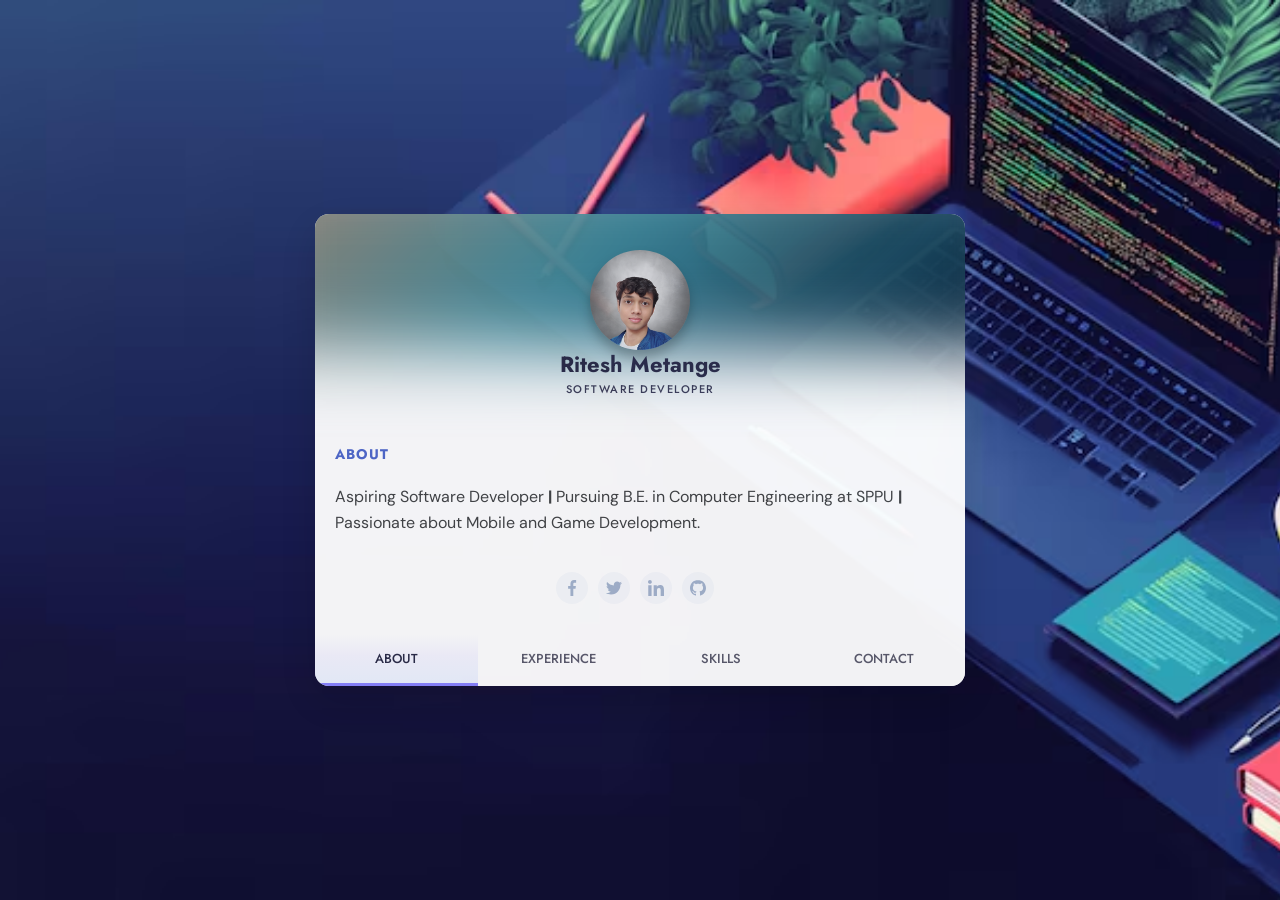
==== index.html @ ca69afc0 "mailto" ====
<!DOCTYPE html>
<html lang="en">

<head>
  <meta charset="UTF-8">
  <meta name="viewport" content="width=device-width, initial-scale=1.0">
  <title>Ritesh Metange | Portfolio</title>
  <link rel="stylesheet" href="./style.css">
</head>

<body>
  <div class="card" data-state="#about">
    <div class="card-header">
      <div class="card-cover" style="background: linear-gradient(135deg, #a48771 0%, #3d8899 45%, #021a32 100%);"></div>
      <img class="card-avatar" src="sd.png" alt="avatar" />
      <h1 class="card-fullname">Ritesh Metange</h1>
      <h2 class="card-jobtitle">Software Developer</h2>
    </div>

    <div class="card-main">
      <div class="card-section is-active" id="about">
        <div class="card-content">
          <div class="card-subtitle">ABOUT</div>
          <p class="card-desc">Aspiring Software Developer <b> | </b>Pursuing B.E. in Computer Engineering at SPPU <b> |
            </b> Passionate about Mobile and Game Development.</p>
        </div>
        <div class="card-social">
          <a href="https://www.facebook.com/ritesh.metange" target="_blank">
            <svg viewBox="0 0 24 24" xmlns="http://www.w3.org/2000/svg">
              <path d="M15.997 3.985h2.191V.169C17.81.117 16.51 0 14.996 0c-3.159 0-5.323 1.987-5.323 5.639V9H6.187v4.266h3.486V24h4.274V13.267h3.345l.531-4.266h-3.877V6.062c.001-1.233.333-2.077 2.051-2.077z" />
            </svg>
          </a>
          <a href="https://twitter.com/riteshmetange" target="_blank">
            <svg xmlns="http://www.w3.org/2000/svg" viewBox="0 0 512 512">
              <path d="M512 97.248c-19.04 8.352-39.328 13.888-60.48 16.576 21.76-12.992 38.368-33.408 46.176-58.016-20.288 12.096-42.688 20.64-66.56 25.408C411.872 60.704 384.416 48 354.464 48c-58.112 0-104.896 47.168-104.896 104.992 0 8.32.704 16.32 2.432 23.936-87.264-4.256-164.48-46.08-216.352-109.792-9.056 15.712-14.368 33.696-14.368 53.056 0 36.352 18.72 68.576 46.624 87.232-16.864-.32-33.408-5.216-47.424-12.928v1.152c0 51.008 36.384 93.376 84.096 103.136-8.544 2.336-17.856 3.456-27.52 3.456-6.72 0-13.504-.384-19.872-1.792 13.6 41.568 52.192 72.128 98.08 73.12-35.712 27.936-81.056 44.768-130.144 44.768-8.608 0-16.864-.384-25.12-1.44C46.496 446.88 101.6 464 161.024 464c193.152 0 298.752-160 298.752-298.688 0-4.64-.16-9.12-.384-13.568 20.832-14.784 38.336-33.248 52.608-54.496z" />
            </svg>
          </a>
          <a href="https://www.linkedin.com/in/ritesh-metange2611" target="_blank">
            <svg viewBox="0 0 24 24" xmlns="http://www.w3.org/2000/svg">
              <path d="M23.994 24v-.001H24v-8.802c0-4.306-.927-7.623-5.961-7.623-2.42 0-4.044 1.328-4.707 2.587h-.07V7.976H8.489v16.023h4.97v-7.934c0-2.089.396-4.109 2.983-4.109 2.549 0 2.587 2.384 2.587 4.243V24zM.396 7.977h4.976V24H.396zM2.882 0C1.291 0 0 1.291 0 2.882s1.291 2.909 2.882 2.909 2.882-1.318 2.882-2.909A2.884 2.884 0 002.882 0z" />
            </svg>
          </a>
          <a href="https://github.com/RiteshMetange" target="_blank">
            <svg viewBox="0 0 24 24" xmlns="http://www.w3.org/2000/svg">
              <path d="M12 0c-6.626 0-12 5.373-12 12 0 5.302 3.438 9.8 8.207 11.387.599.111.793-.261.793-.577v-2.234c-3.338.726-4.041-1.416-4.041-1.416-.546-1.387-1.333-1.756-1.333-1.756-1.089-.745.083-.729.083-.729 1.205.084 1.839 1.237 1.839 1.237 1.07 1.834 2.807 1.304 3.492.997.107-.775.418-1.305.762-1.604-2.665-.305-5.467-1.334-5.467-5.931 0-1.311.469-2.381 1.236-3.221-.124-.303-.535-1.524.117-3.176 0 0 1.008-.322 3.301 1.23.957-.266 1.983-.399 3.003-.404 1.02.005 2.047.138 3.006.404 2.291-1.552 3.297-1.23 3.297-1.23.653 1.653.242 2.874.118 3.176.77.84 1.235 1.911 1.235 3.221 0 4.609-2.807 5.624-5.479 5.921.43.372.823 1.102.823 2.222v3.293c0 .319.192.694.801.576 4.765-1.589 8.199-6.086 8.199-11.386 0-6.627-5.373-12-12-12z" />
            </svg>
          </a>
        </div>
      </div>

      <div class="card-section" id="experience">
        <div class="card-content">
          <div class="card-subtitle">WORK EXPERIENCE</div>
          <div class="card-timeline">
            <div class="card-item" data-year="2021 - 2024">
              <div class="card-item-title">Diploma, Computer Science & Engineering</div>
              <div class="card-item-desc">MIT WPU School Of Polytechnic And Skill Development Pune</div>
            </div>
            <div class="card-item" data-year="2024 - 2027">
              <div class="card-item-title">Bachelor of Engineering (B.E), Computer Science & Engineering</div>
              <div class="card-item-desc">Dr D Y Patil Technical Campus</div>
            </div>
            <div class="card-item" data-year="Jun 23 - Jul 23">
              <div class="card-item-title">Asp.net Development at <span>Thermax B&W Energy Solutions</span></div>
              <div class="card-item-desc">I completed an internship at Thermax B&W Energy Solutions as an ASP .NET
                Developer, where I developed an Employee Management System with database integration.</div>
            </div>
            <div class="card-item" data-year="Nov 24 - Jan 25">
              <div class="card-item-title">Flutter Development at <span>Corizo EdTech, Virtual</span></div>
              <div class="card-item-desc">Developed a Student Attendance Management System to store and manage student
                data using SQLite.</div>
            </div>
            <div class="card-item" data-year="Currently Working">
              <div class="card-item-title">Java Development at <span>Anudip Foundation</span></div>
              <div class="card-item-desc">Gaining experience in developing scalable and maintainable Java applications.
              </div>
            </div>
          </div>
        </div>
      </div>

      <div class="card-section" id="skill">
        <div class="card-content">
          <div class="card-subtitle">SKILLS</div>
          
          <div class="item-title">Programming Languages</div>
          <div class="skills-wrapper">
            <div class="skill-box">
              <div class="circular-progress" style="--percentage: 85%;">
                <span class="progress-value">85%</span>
              </div>
              <span class="skill-text">Java</span>
            </div>
            <div class="skill-box">
              <div class="circular-progress" style="--percentage: 75%;">
                <span class="progress-value">75%</span>
              </div>
              <span class="skill-text">Flutter</span>
            </div>
            <div class="skill-box">
              <div class="circular-progress" style="--percentage: 40%;">
                <span class="progress-value">40%</span>
              </div>
              <span class="skill-text">C#</span>
            </div>
            <div class="skill-box">
              <div class="circular-progress" style="--percentage: 60%;">
                <span class="progress-value">60%</span>
              </div>
              <span class="skill-text">Python</span>
            </div>
            <div class="skill-box">
              <div class="circular-progress" style="--percentage: 90%;">
                <span class="progress-value">90%</span>
              </div>
              <span class="skill-text">Html</span>
            </div>
            <div class="skill-box">
              <div class="circular-progress" style="--percentage: 80%;">
                <span class="progress-value">80%</span>
              </div>
              <span class="skill-text">CSS</span>
            </div>
          </div>

          <div class="item-title">Certificates</div>
          <div class="certificates-wrapper">
            <a href="" class="certificate-box" target="_blank">
              <div class="cert-icon">
                <svg viewBox="0 0 100 100" width="40" height="40">
                  <polygon points="40,10 45,5 50,10 45,15" fill="#E76F51" />
                  <polygon points="20,40 80,40 70,80 30,80" fill="#5382a1" />
                  <polygon points="80,50 90,55 90,65 80,70 80,60" fill="#5382a1" />
                  <polygon points="15,85 85,85 80,95 20,95" fill="#333" />
                </svg>
              </div>
              <div class="cert-info">
                <span class="cert-title">Java Development</span>
                <span class="cert-issuer">Anudip Foundation</span>
              </div>
            </a>
            <a href="" class="certificate-box" target="_blank">
              <div class="cert-icon">
                <svg viewBox="0 0 100 100" width="40" height="40">
                  <polygon points="50,5 75,30 50,55 25,30" fill="#40D1FB" />
                  <polygon points="50,55 75,80 50,105 15,70" fill="#02539A" />
                </svg>
              </div>
              <div class="cert-info">
                <span class="cert-title">Flutter Development</span>
                <span class="cert-issuer">Corizo Edtech</span>
              </div>
            </a>
            <a href="" class="certificate-box" target="_blank">
              <div class="cert-icon">
                <svg viewBox="0 0 100 100" width="40" height="40">
                  <polygon points="50,5 90,25 90,75 50,95 10,75 10,25" fill="#68217A" />
                  <polygon points="45,35 55,35 55,65 45,65" fill="white" />
                  <polygon points="65,35 75,35 75,65 65,65" fill="white" />
                  <polygon points="40,40 80,40 80,45 40,45" fill="white" />
                  <polygon points="40,55 80,55 80,60 40,60" fill="white" />
                </svg>
              </div>
              <div class="cert-info">
                <span class="cert-title">ASP .NET Development</span>
                <span class="cert-issuer">Thermax B&W Energy Solutions</span>
              </div>
            </a>
          </div>

          <div class="item-title">Projects</div>
          <div class="project-wrapper"> 
            
            <div class="project-box">
              <div class="project-header">
                <h3 class="project-title">Hospital Management System</h3>
                <div class="project-links">
                  <a href="https://github.com/RiteshMetange/Hospital-Mangement-System.git" target="_blank" title="View Source">
                    <button class="gitlinks">Visit</button>
                  </a>
                </div>
              </div>
            </div> <div class="project-box">
              <div class="project-header">
                <h3 class="project-title">Flutter Application</h3>
                <div class="project-links">
                  <a href="https://github.com/RiteshMetange/Calcit.git" target="_blank" title="View Source">
                    <button class="gitlinks">Visit</button>
                  </a>
                </div>
              </div>
            </div> <div class="project-box">
              <div class="project-header">
                <h3 class="project-title">ASP.NET Employee Management System</h3>
                <div class="project-links">
                  <a href="https://github.com/RiteshMetange/ASP.NET-Project-Employee-Management.git" target="_blank" title="View Source">
                    <button class="gitlinks">Visit</button>
                  </a>
                </div>
              </div>
            </div> </div> 
            <div class="item-title">Other Activities</div>
          <div class="project-wrapper"> 
            
            <div class="project-box">
              <div class="project-header">
                <h3 class="project-title">Winner - MSBTE State Level Paper Presentation Competition </h3>
                <div class="project-links">
                  <a href="https://drive.google.com/file/d/1ZSLwk_QMXNgMLUW9fV-Exj-ZY6VxSMlz/view?usp=sharing" target="_blank" title="View Certificate">
                    <button class="gitlinks">Certificate</button>
                  </a>
                </div>
              </div>
              <p class="card-desc" style="margin-top: 5px; font-size: 13px;">Developed an AI-based agriculture solution in 24 hours.</p>
            </div>

            <div class="project-box">
              <div class="project-header">
                <h3 class="project-title">Public Speaking</h3>
                <div class="project-links">
                  
                </div>
              </div>
              <p class="card-desc" style="margin-top: 5px; font-size: 13px;">Conducted a hands-on workshop for 50+ college students.</p>
            </div>

            <div class="project-box">
              <div class="project-header">
                <h3 class="project-title">Hackathons</h3>
                <div class="project-links">
                  <a href="https://drive.google.com/file/d/1S5jSvA_-tDwNrwyvHwJGTUoQEs9w_D0U/view?usp=sharing" target="_blank" title="View Certificate">
                    <button class="gitlinks">Certificate</button>
                  </a>
                  
                </div>
              </div>
              <p class="card-desc" style="margin-top: 5px; font-size: 13px;">Organized weekly competitive programming contests.</p>
            </div>

          </div>



        </div> </div> <div class="card-section" id="contact">
        <div class="card-content">
          <div class="card-subtitle">CONTACT</div>
          <div class="card-contact-wrapper">
            <div class="card-contact">
              <svg xmlns="http://www.w3.org/2000/svg" viewBox="0 0 24 24" fill="none" stroke="currentColor"
                stroke-width="2" stroke-linecap="round" stroke-linejoin="round">
                <path d="M21 10c0 7-9 13-9 13s-9-6-9-13a9 9 0 0118 0z" />
                <circle cx="12" cy="10" r="3" />
              </svg>
              Pune, India
            </div>
            <div class="card-contact">
              <svg xmlns="http://www.w3.org/2000/svg" viewbox="0 0 24 24" fill="none" stroke="currentColor"
                stroke-width="2" stroke-linecap="round" stroke-linejoin="round">
                <path
                  d="M22 16.92v3a2 2 0 01-2.18 2 19.79 19.79 0 01-8.63-3.07 19.5 19.5 0 01-6-6 19.79 19.79 0 01-3.07-8.67A2 2 0 014.11 2h3a2 2 0 012 1.72 12.84 12.84 0 00.7 2.81 2 2 0 01-.45 2.11L8.09 9.91a16 16 0 006 6l1.27-1.27a2 2 0 012.11-.45 12.84 12.84 0 002.81.7A2 2 0 0122 16.92z" />
              </svg>
              (91) 8668313751
            </div>
            <div class="card-contact">
              <svg xmlns="http://www.w3.org/2000/svg" viewBox="0 0 24 24" fill="none" stroke="currentColor"
                stroke-width="2" stroke-linecap="round" stroke-linejoin="round">
                <path d="M4 4h16c1.1 0 2 .9 2 2v12c0 1.1-.9 2-2 2H4c-1.1 0-2-.9-2-2V6c0-1.1.9-2 2-2z" />
                <path d="M22 6l-10 7L2 6" />
              </svg>
              riteshmetange@gmail.com
            </div>
            <a href="mailto:riteshmetange@gamil.com"
              target="_blank">
              <button class="contact-me">WORK TOGETHER</button>
            </a>
            <span class="link-note">(opens in Gmail)</span>
          </div>
        </div>
      </div>
    </div> <div class="card-buttons">
      <button data-section="#about" class="is-active">ABOUT</button>
      <button data-section="#experience">EXPERIENCE</button>
      <button data-section="#skill">SKILLS</button>
      <button data-section="#contact">CONTACT</button>
    </div>
  </div> <script src="./script.js"></script>
</body>

</html>
---- style.css ----
/* ======================================================
   1. IMPORTS & GLOBAL SETTINGS
====================================================== */

@import url("https://fonts.googleapis.com/css?family=DM+Sans:400,500|Jost:400,500,600&display=swap");

* {
  box-sizing: border-box;
  -ms-overflow-style: none;
  scrollbar-width: none;
}

a {
  text-decoration: none;
}

*::-webkit-scrollbar {
  width: 8px;
}

.card::-webkit-scrollbar {
  display: none;
}

body {
  color: #2b2c48;
  font-family: "Jost", sans-serif;
  overflow: hidden;
  background-image: url('./modern-technology-workspace-with-laptop-computer-desk_1355276-10034.avif');
  background-repeat: no-repeat;
  background-size: cover;
  background-position: center;
  background-attachment: fixed;

  min-height: 100vh;
  display: flex;
  justify-content: center;
  align-items: center;
  padding: 20px;
  margin: 0;
}

/* ======================================================
   2. CARD LAYOUT
====================================================== */

.card {
  width: 100%;
  max-width: 420px;
  margin: auto;
  position: relative;
  z-index: 1;
  background-color: white;
  display: flex;
  flex-direction: column;
  border-radius: 14px;
  max-height: 90vh;
  overflow-y: auto;
  overflow-x: hidden;
  transition: 0.4s;
  box-shadow: 0 15px 40px rgba(0, 0, 0, 0.15);
}

/* ======================================================
   3. RESPONSIVE DESIGN
====================================================== */

@media (min-width: 600px) {
  body {
    padding: 30px;
  }

  .card {
    max-width: 500px;
  }
}

@media (min-width: 900px) {
  body {
    padding: 40px;
  }

  .card {
    max-width: 650px;
    opacity: 0.95;
    /* Increased opacity for better readability */
  }
}

@media (min-width: 1400px) {
  .card {
    max-width: 720px;
  }
}

/* ======================================================
   4. CARD HEADER
====================================================== */

.card-header {
  position: relative;
  display: flex;
  height: 200px;
  width: 100%;
  flex-shrink: 0;
  transition: 0.3s;
}

.card-header * {
  transition: 0.3s;
}

.card-cover {
  width: 100%;
  height: 160px;
  position: absolute;
  top: -20%;
  left: 0;
  background-size: cover;
  background-position: center;
  filter: blur(30px);
  transform: scale(1.2);
}

.card-avatar {
  width: 100px;
  height: 100px;
  border-radius: 50%;
  object-fit: cover;
  object-position: center;
  position: absolute;
  bottom: 0;
  left: 50%;
  transform: translateX(-50%) translateY(-64px);
  box-shadow: 0 8px 12px rgba(0, 0, 0, 0.25);
}

.card-fullname {
  position: absolute;
  bottom: 20px;
  left: 50%;
  transform: translateX(-50%);
  font-size: 22px;
  font-weight: 700;
}

.card-jobtitle {
  position: absolute;
  bottom: 8px;
  left: 50%;
  transform: translateX(-50%);
  font-size: 11px;
  font-weight: 500;
  text-transform: uppercase;
  letter-spacing: 1.5px;
  opacity: 0.9;
}

/* ======================================================
   5. MAIN CONTENT
====================================================== */

.card-main {

  position: relative;
  flex: 1;
  display: flex;
  flex-direction: column;
  padding-top: 10px;
}

.card-content {
  padding: 20px;
}

.card-subtitle {
  font-weight: 700;
  font-size: 14px;
  margin-bottom: 20px;
  color: #516acc;
  letter-spacing: 1px;
}

.card-desc {
  line-height: 1.6;
  color: #434546;
  font-size: 16px;
  font-family: "DM Sans", sans-serif;
}

/* ======================================================
   6. SOCIAL LINKS
====================================================== */

.card-social {
  display: flex;
  justify-content: center;
  align-items: center;
  margin-bottom: 30px;
}

.card-social svg {
  fill: #a5b5ce;
  width: 16px;
  transition: 0.3s;
}

.card-social a {
  height: 32px;
  width: 32px;
  border-radius: 50%;
  display: inline-flex;
  justify-content: center;
  align-items: center;
  background-color: rgba(93, 133, 193, 0.05);
  margin-right: 10px;
  transition: 0.3s;
}

.card-social a:hover {
  background-color: rgba(93, 133, 193, 0.15);
}

.card-social a:hover svg {
  fill: #637faa;
}

/* ======================================================
   7. NAVIGATION BUTTONS
====================================================== */

.card-buttons {
  display: flex;
  margin-top: auto;
  position: sticky;
  bottom: 0;
  background-color: #fff;
  z-index: 10;
}

.card-buttons button {
  flex: 1;
  border: 0;
  background: none;
  font-family: "Jost", sans-serif;
  font-weight: 500;
  font-size: 13px;
  padding: 15px 5px;
  cursor: pointer;
  color: #5c5c6d;
  border-bottom: 3px solid transparent;
  transition: 0.3s;
}

.card-buttons button:hover,
.card-buttons button.is-active {
  color: #2b2c48;
  border-bottom: 3px solid #8a84ff;
  background: linear-gradient(to bottom,
      rgba(127, 199, 231, 0) 0%,
      rgba(207, 204, 255, 0.2) 44%,
      rgba(211, 226, 255, 0.4) 100%);
}

/* ======================================================
   8. SECTION ANIMATION
====================================================== */

.card-section {
  display: none;
  opacity: 0;
}

.card-section.is-active {
  display: block;
  animation: slideIn 0.5s ease-in-out forwards;
}

/* Staggered entrance for items inside the active section */
.card-section.is-active .card-item,
.card-section.is-active .card-social a,
.card-section.is-active .card-contact,
.card-section.is-active .card-subtitle, /* <-- Add this */
.card-section.is-active .card-desc {    /* <-- Add this */
  opacity: 0;
  animation: fadeInUp 0.4s ease-out forwards;
}

/* Delaying each item to create a "wave" effect */
.card-section.is-active .card-item:nth-child(1) {
  animation-delay: 0.1s;
}

.card-section.is-active .card-item:nth-child(2) {
  animation-delay: 0.2s;
}

.card-section.is-active .card-item:nth-child(3) {
  animation-delay: 0.3s;
}

.card-section.is-active .card-item:nth-child(4) {
  animation-delay: 0.4s;
}

.card-section.is-active .card-item:nth-child(5) {
  animation-delay: 0.5s;
}

.card-section.is-active .card-social a:nth-child(1) {
  animation-delay: 0.2s;
}

.card-section.is-active .card-social a:nth-child(2) {
  animation-delay: 0.3s;
}

.card-section.is-active .card-social a:nth-child(3) {
  animation-delay: 0.4s;
}

.card-section.is-active .card-social a:nth-child(4) {
  animation-delay: 0.5s;
}

.card-section.is-active .card-social a:nth-child(5) {
  animation-delay: 0.6s;
}


@keyframes slideIn {
  0% {
    opacity: 0;
    transform: translateX(30px);
  }

  100% {
    opacity: 1;
    transform: translateX(0);
  }
}

@keyframes fadeInUp {
  0% {
    opacity: 0;
    transform: translateY(15px);
  }

  100% {
    opacity: 1;
    transform: translateY(0);
  }
}

/* ======================================================
   9. TIMELINE
====================================================== */

.card-timeline {
  margin-top: 12px;
  position: relative;
  /* Space for labels like "Currently Working" */
  padding-left: 110px;
}

.card-timeline:after {
  background: linear-gradient(to top, rgba(134, 214, 243, 0) 0%, #516accde 100%);
  content: "";
  /* Center line aligned with dots */
  left: 98px;
  width: 2px;
  top: 0;
  height: 100%;
  position: absolute;
}

.card-item {
  position: relative;
  padding-left: 30px;
  padding-right: 10px;
  padding-bottom: 30px;
  z-index: 1;
}

.card-item:last-child {
  padding-bottom: 20px;
}

/* The data-year labels */
.card-item:before {
  content: attr(data-year);
  position: absolute;
  left: -135px;
  top: 1px;
  width: 110px;
  font-size: 11px;
  font-weight: 600;
  color: #363739ce;
  text-align: right;
  text-transform: uppercase;
  line-height: 1.2;
}

/* The timeline dots */
.card-item:after {
  content: "";
  position: absolute;
  top: 0px;
  left: -18px;
  /* Perfectly centered on the vertical line */
  width: 10px;
  height: 10px;
  border: 2px solid #fff;
  border-radius: 50%;
  background: linear-gradient(to bottom, #a0aee3 0%, #516acc 100%);
  box-shadow: 0 0 0 4px rgba(81, 106, 204, 0.1);
}

.card-item-title {
  font-weight: 700;
  font-size: 14px;
  margin-bottom: 4px;
  color: #2b2c48;
}

.card-item-title span {
  color: #516acc;
}

.card-item-desc {
  font-size: 13px;
  color: #6f6f7b;
  line-height: 1.6;
  font-family: "DM Sans", sans-serif;
}


/* ======================================================
   11. SKILLS SECTION
   | languages
   | certifications
   | projects
   | other activities
====================================================== */

.item-title {
  font-weight: 600;
  font-size: 13px;
  color: #2b2c48;
  margin: 20px 0 15px 0;
  text-transform: uppercase;
  letter-spacing: 1px;
}

.skills-wrapper {
  display: flex;
  flex-wrap: wrap; /* <-- THIS IS THE MAGIC LINE */
  justify-content: flex-start;
  gap: 25px;
  margin-bottom: 30px;
}

.skill-box {
  display: flex;
  flex-direction: column;
  align-items: center;
  gap: 10px;
}

/* The magic of the circular progress bar */
.circular-progress {
  position: relative;
  width: 65px;
  height: 65px;
  border-radius: 50%;
  display: flex;
  justify-content: center;
  align-items: center;
  /* --percentage is pulled directly from your HTML inline style! */
  background: conic-gradient(#516acc var(--percentage), #e6e9f0 0deg);
  box-shadow: 0 4px 10px rgba(0, 0, 0, 0.08);
  transition: transform 0.3s ease, box-shadow 0.3s ease;
  cursor: default;
}

.circular-progress:hover {
  transform: translateY(-3px);
  box-shadow: 0 8px 15px rgba(81, 106, 204, 0.2);
}

/* This creates the white inner circle to hollow it out */
.circular-progress::before {
  content: "";
  position: absolute;
  width: 53px;
  height: 53px;
  border-radius: 50%;
  background-color: #fff;
}

.progress-value {
  position: relative;
  font-size: 13px;
  font-weight: 600;
  color: #434546;
  font-family: "DM Sans", sans-serif;
}

.skill-text {
  font-size: 13px;
  font-weight: 500;
  color: #6f6f7b;
  font-family: "DM Sans", sans-serif;
}

/* ======================================================
   11.1 CERTIFICATES SECTION
====================================================== */

.certificates-wrapper {
  display: flex;
  flex-direction: column;
  gap: 15px;
  margin-bottom: 30px;
}

.certificate-box {
  display: flex;
  align-items: center;
  padding: 15px;
  background-color: #f7f9fc; /* Very light grey/blue */
  border: 1px solid #eef1f6;
  border-radius: 10px;
  text-decoration: none; /* Removes the default blue link underline */
  transition: all 0.3s ease;
}

.certificate-box:hover {
  transform: translateY(-3px);
  box-shadow: 0 8px 15px rgba(81, 106, 204, 0.1);
  border-color: #d1d8f0;
  background-color: #fff;
}

.cert-icon {
  flex-shrink: 0;
  width: 42px;
  height: 42px;
  display: flex;
  justify-content: center;
  align-items: center;
  background-color: rgba(81, 106, 204, 0.1);
  border-radius: 8px;
  margin-right: 15px;
}

.cert-icon svg {
  width: 20px;
  height: 20px;
  color: #516acc;
}

.cert-info {
  display: flex;
  flex-direction: column;
}

.cert-title {
  font-weight: 600;
  font-size: 14px;
  color: #2b2c48;
  margin-bottom: 4px;
}

.cert-issuer {
  font-size: 12px;
  color: #6f6f7b;
  font-family: "DM Sans", sans-serif;
}

/* =====================================================
11.2 PROJECTS
 =====================================================*/

.project-wrapper {
  display: flex;
  flex-direction: column;
  gap: 15px;
  margin-bottom: 30px;
}

.project-box {
  background-color: #f7f9fc;
  border: 1px solid #eef1f6;
  border-radius: 12px;
  padding: 18px;
  box-shadow: 0 4px 15px rgba(0, 0, 0, 0.03);
  transition: all 0.3s ease;
}

.project-box:hover {
  transform: translateY(-4px);
  box-shadow: 0 10px 25px rgba(81, 106, 204, 0.12);
  border-color: #d1d8f0;
}

.project-header {
  display: flex;
  justify-content: space-between;
  align-items: center;
  /* Adds a little breathing room below the header if you add a description later */
  margin-bottom: 8px; 
}

.project-title {
  margin: 0;
  font-size: 15px;
  font-weight: 700;
  color: #2b2c48;
}

.project-links a {
  text-decoration: none;
}

/* --- The New Visit Button --- */
.gitlinks {
  background-color: rgba(81, 106, 204, 0.1);
  color: #516acc;
  border: none;
  padding: 6px 16px;
  border-radius: 6px;
  font-family: "DM Sans", sans-serif;
  font-size: 12px;
  font-weight: 600;
  cursor: pointer;
  transition: all 0.3s ease;
  letter-spacing: 0.5px;
}

.gitlinks:hover {
  background-color: #516acc;
  color: #fff;
  transform: translateY(-2px);
  box-shadow: 0 4px 10px rgba(81, 106, 204, 0.25);
}


/* ======================================================
   10. CONTACT SECTION - FIXED BUTTON LINK
====================================================== */

.card-contact-wrapper {
  margin-top: 20px;
}

.card-contact {
  display: flex;
  align-items: center;
  font-size: 14px;
  color: #4b4b50;
  font-family: "DM Sans", sans-serif;
  line-height: 1.6;
  cursor: pointer;
  text-decoration: none;
  /* In case contact info are links */
}

.card-contact:hover {
  color: #1b747f;
}

.card-contact+.card-contact {
  margin-top: 16px;
}

.card-contact svg {
  flex-shrink: 0;
  width: 30px;
  min-height: 34px;
  margin-right: 12px;
  padding-right: 12px;
  border-right: 1px solid #dfe2ec;
  transition: 0.3s;
}

/* Updated .contact-me to handle <a> tag properly */
.contact-me {
  display: flex;
  justify-content: center;
  align-items: center;
  text-decoration: none;

  border: 0;
  outline: none;

  background: linear-gradient(to right,
      rgba(83, 200, 239, 0.8) 0%,
      rgba(81, 106, 204, 0.8) 96%);

  color: #fff !important;

  padding: 12px 16px;
  width: 100%;
  border-radius: 6px;
  margin-top: 25px;

  cursor: pointer;
  font-size: 14px;
  font-weight: 500;
  box-shadow: 0 4px 6px rgba(0, 0, 0, 0.15);

  transition:
    transform 0.25s ease,
    box-shadow 0.25s ease,
    background 0.25s ease;
    font-family: "DM Sans", sans-serif;
   
}

.contact-me:hover {
   font-weight: bold;
   letter-spacing: .8px;
  transform: translateY(-3px);

  box-shadow:
    0 10px 20px rgba(81, 106, 204, 0.35);

  background: linear-gradient(to right,
      rgba(83, 200, 239, 1) 0%,
      rgba(81, 106, 204, 1) 96%);
}

.contact-me:active {
  transform: translateY(-1px);
}


.link-note {
  display: block;
  margin-top: 8px;
  font-size: 11px;
  color: #53535d;
  font-family: "DM Sans", sans-serif;
  text-align: center;
}
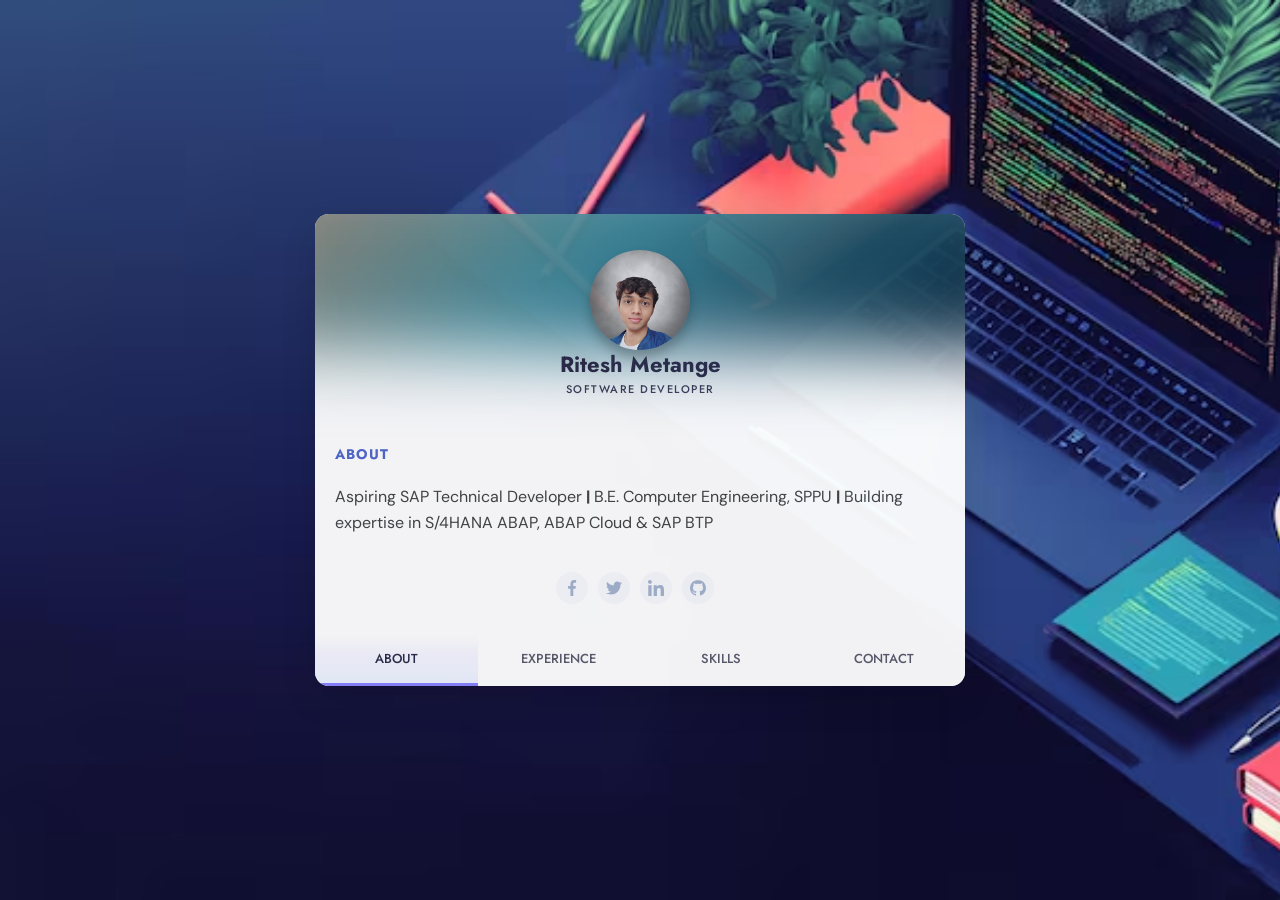
==== commit ddc95d17: "Update professional description and experience sections" ====
--- a/index.html
+++ b/index.html
@@ -21,8 +21,7 @@
       <div class="card-section is-active" id="about">
         <div class="card-content">
           <div class="card-subtitle">ABOUT</div>
-          <p class="card-desc">Aspiring Software Developer <b> | </b>Pursuing B.E. in Computer Engineering at SPPU <b> |
-            </b> Passionate about Mobile and Game Development.</p>
+          <p class="card-desc"> Aspiring SAP Technical Developer <b>|</b> B.E. Computer Engineering, SPPU <b>|</b> Building expertise in S/4HANA ABAP, ABAP Cloud & SAP BTP</p>
         </div>
         <div class="card-social">
           <a href="https://www.facebook.com/ritesh.metange" target="_blank">
@@ -70,9 +69,13 @@
               <div class="card-item-desc">Developed a Student Attendance Management System to store and manage student
                 data using SQLite.</div>
             </div>
-            <div class="card-item" data-year="Currently Working">
+            <div class="card-item" data-year="June 24 - Present">
               <div class="card-item-title">Java Development at <span>Anudip Foundation</span></div>
               <div class="card-item-desc">Gaining experience in developing scalable and maintainable Java applications.
+              </div>
+            <div class="card-item" data-year="June 24 - Present">
+              <div class="card-item-title"> S/4Hana ABAP <span> </span></div>
+              <div class="card-item-desc">Gaining experience in developing SAP ABAP Applications.
               </div>
             </div>
           </div>
@@ -206,7 +209,7 @@
               <div class="project-header">
                 <h3 class="project-title">Winner - MSBTE State Level Paper Presentation Competition </h3>
                 <div class="project-links">
-                  <a href="https://drive.google.com/file/d/1ZSLwk_QMXNgMLUW9fV-Exj-ZY6VxSMlz/view?usp=sharing" target="_blank" title="View Certificate">
+                  <a href="certificattes.html" target="_blank" title="View Certificate">
                     <button class="gitlinks">Certificate</button>
                   </a>
                 </div>
@@ -228,7 +231,7 @@
               <div class="project-header">
                 <h3 class="project-title">Hackathons</h3>
                 <div class="project-links">
-                  <a href="https://drive.google.com/file/d/1S5jSvA_-tDwNrwyvHwJGTUoQEs9w_D0U/view?usp=sharing" target="_blank" title="View Certificate">
+                  <a href="certificattes.html" target="_blank" title="View Certificate">
                     <button class="gitlinks">Certificate</button>
                   </a>
                   
@@ -269,7 +272,7 @@
               </svg>
               riteshmetange@gmail.com
             </div>
-            <a href="mailto:riteshmetange@gamil.com"
+            <a href="https://mail.google.com/mail/?view=cm&fs=1&to=riteshmetange@gmail.com&su=Hello%20Ritesh%20Metange!"
               target="_blank">
               <button class="contact-me">WORK TOGETHER</button>
             </a>
--- a/style.css
+++ b/style.css
@@ -23,21 +23,23 @@
 }
 
 body {
+   /*new change to stop page reload  */
+   overscroll-behavior-y: none;
   color: #2b2c48;
   font-family: "Jost", sans-serif;
-  overflow: hidden;
   background-image: url('./modern-technology-workspace-with-laptop-computer-desk_1355276-10034.avif');
   background-repeat: no-repeat;
   background-size: cover;
   background-position: center;
   background-attachment: fixed;
-
   min-height: 100vh;
   display: flex;
   justify-content: center;
   align-items: center;
   padding: 20px;
   margin: 0;
+  overflow-x: hidden;
+  overflow-y: auto;
 }
 
 /* ======================================================
@@ -54,11 +56,13 @@
   display: flex;
   flex-direction: column;
   border-radius: 14px;
-  max-height: 90vh;
+
+  max-height: 90dvh;
   overflow-y: auto;
   overflow-x: hidden;
+
   transition: 0.4s;
-  box-shadow: 0 15px 40px rgba(0, 0, 0, 0.15);
+  box-shadow: 0 15px 40px rgba(0,0,0,0.15);
 }
 
 /* ======================================================
@@ -236,6 +240,9 @@
   bottom: 0;
   background-color: #fff;
   z-index: 10;
+
+  /* Fix mobile gesture bar */
+  padding-bottom: env(safe-area-inset-bottom);
 }
 
 .card-buttons button {
@@ -743,4 +750,4 @@
   color: #53535d;
   font-family: "DM Sans", sans-serif;
   text-align: center;
-}+}
